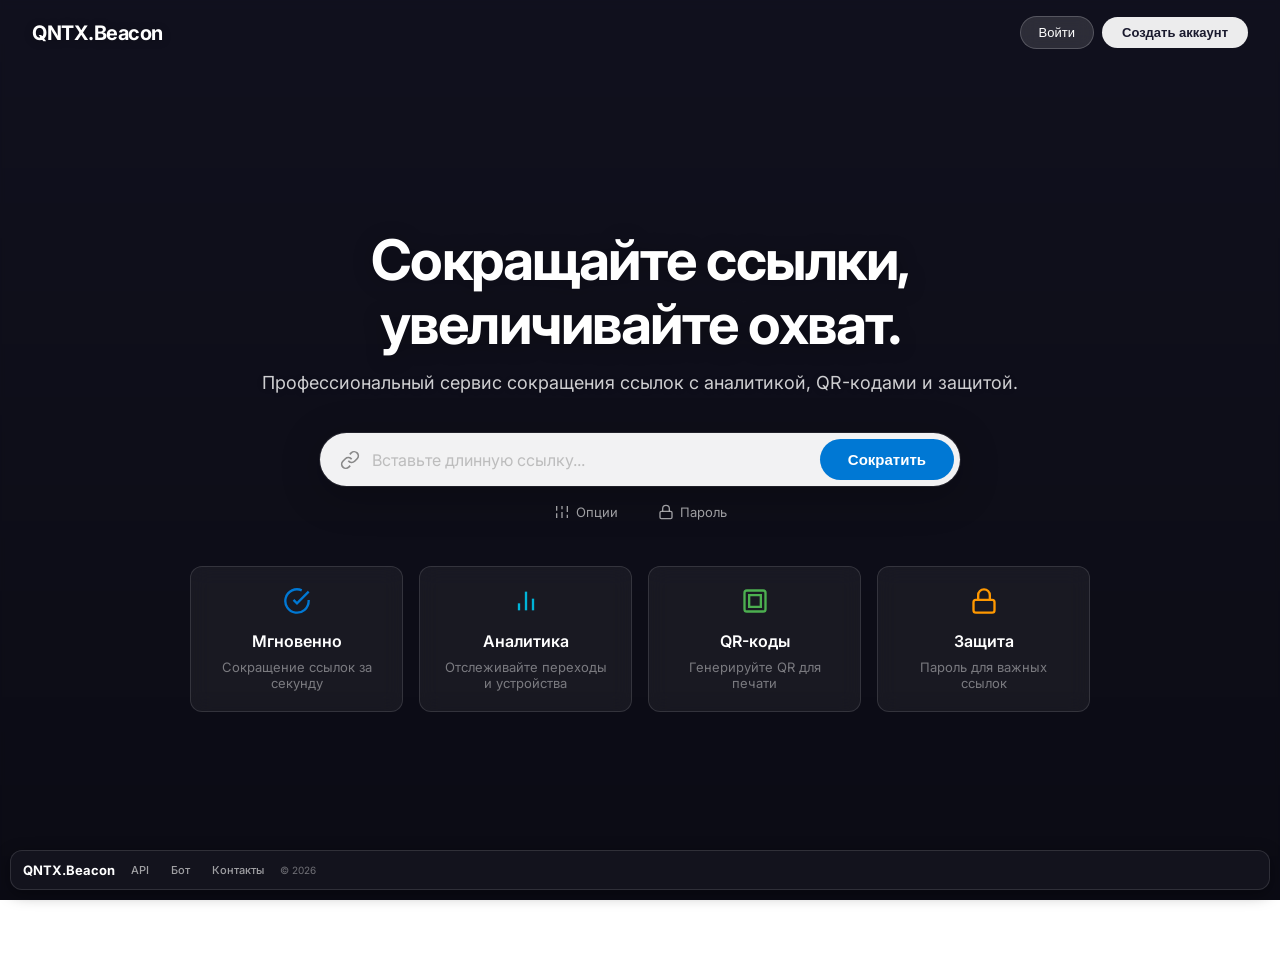
==== static/index.html @ f7b3dc13 "Beacon v3.1 - URL Shortener SaaS - FastAPI backend with auth, links, payments, admin - Referral syst" ====
<!DOCTYPE html>
<html lang="ru">
<head>
    <meta charset="UTF-8">
    <meta name="viewport" content="width=device-width, initial-scale=1.0, viewport-fit=cover">
    <meta name="theme-color" content="#1a1a2e">
    <title>QNTX.Beacon — Сокращайте ссылки</title>
    <link rel="preconnect" href="https://fonts.googleapis.com">
    <link rel="dns-prefetch" href="https://fonts.gstatic.com">
    <link rel="preload" href="https://fonts.googleapis.com/css2?family=Inter:wght@400;500;600;700&display=swap" as="style">
    <link href="https://fonts.googleapis.com/css2?family=Inter:wght@400;500;600;700&display=swap" rel="stylesheet">
    <link rel="stylesheet" href="/static/style.css?v=46">
    <link rel="icon" type="image/svg+xml" href="data:image/svg+xml,<svg xmlns='http://www.w3.org/2000/svg' viewBox='0 0 100 100'><text y='.9em' font-size='90'>🔗</text></svg>">
    <script src="/static/chart.min.js?v=46"></script>
</head>
<body>
    <div class="bg-image"></div>
    <div class="bg-overlay"></div>

    <!-- Top Bar -->
    <header class="topbar">
        <span class="brand" id="brand-logo">QNTX.Beacon</span>
        <div class="topbar-right" id="topbar-right">
            <button class="btn-ghost" id="my-links-btn" style="display:none;">Мои ссылки</button>
            <button class="btn-ghost" id="dashboard-tab-btn" style="display:none;">Админка</button>
            <button class="btn-ghost" id="btn-show-login">Войти</button>
            <button class="btn-light" id="btn-show-register">Создать аккаунт</button>
            <div id="topbar-user" class="topbar-user" style="display:none;">
                <span class="topbar-username" id="topbar-username"></span>
                <button class="btn-ghost" id="btn-logout">Выйти</button>
            </div>
        </div>
    </header>

    <!-- Hero -->
    <main class="hero" id="hero-section">
        <h1 class="hero-title">Сокращайте ссылки,<br>увеличивайте охват.</h1>
        <p class="hero-subtitle">Профессиональный сервис сокращения ссылок с аналитикой, QR-кодами и защитой.</p>

        <div class="search-box">
            <form id="main-shorten-form" class="search-form">
                <svg class="search-icon" viewBox="0 0 24 24" fill="none" stroke="currentColor" stroke-width="2">
                    <path d="M10 13a5 5 0 0 0 7.54.54l3-3a5 5 0 0 0-7.07-7.07l-1.72 1.71"/>
                    <path d="M14 11a5 5 0 0 0-7.54-.54l-3 3a5 5 0 0 0 7.07 7.07l1.71-1.71"/>
                </svg>
                <input type="url" id="hero-url" placeholder="Вставьте длинную ссылку..." required autocomplete="off">
                <button type="submit" class="btn-shorten" id="btn-shorten">Сократить</button>
            </form>
            <div class="options-row">
                <button type="button" class="btn-options-toggle" onclick="toggleOptions()">
                    <svg viewBox="0 0 24 24" fill="none" stroke="currentColor" stroke-width="2" width="16" height="16"><line x1="4" y1="21" x2="4" y2="14"/><line x1="4" y1="10" x2="4" y2="3"/><line x1="12" y1="21" x2="12" y2="12"/><line x1="12" y1="8" x2="12" y2="3"/><line x1="20" y1="21" x2="20" y2="16"/><line x1="20" y1="12" x2="20" y2="3"/></svg>
                    <span>Опции</span>
                </button>
                <button type="button" class="btn-options-toggle" onclick="togglePassword('hero')">
                    <svg viewBox="0 0 24 24" fill="none" stroke="currentColor" stroke-width="2" width="16" height="16"><rect x="3" y="11" width="18" height="11" rx="2" ry="2"/><path d="M7 11V7a5 5 0 0 1 10 0v4"/></svg>
                    <span>Пароль</span>
                </button>
            </div>
            <div class="search-options" id="search-options" style="display:none;">
                <input type="text" id="hero-slug" placeholder="Алиас" class="input-small">
                <input type="text" id="hero-title" placeholder="Название" class="input-small">
                <input type="text" id="utm-source" placeholder="UTM Source" class="input-small">
                <input type="text" id="utm-medium" placeholder="UTM Medium" class="input-small">
                <input type="text" id="utm-campaign" placeholder="UTM Campaign" class="input-small">
                <button type="button" class="btn-options-toggle" onclick="toggleGeoOptions()" style="margin-top:8px;">
                    <svg viewBox="0 0 24 24" fill="none" stroke="currentColor" stroke-width="2" width="16" height="16"><circle cx="12" cy="12" r="10"/><line x1="2" y1="12" x2="22" y2="12"/></svg>
                    <span>Гео-таргетинг</span>
                </button>
            </div>
            <div class="search-options" id="geo-options" style="display:none;">
                <div style="grid-column:1/-1;font-size:12px;color:rgba(255,255,255,0.6);margin-bottom:4px;">Гео-таргетинг (код страны → URL)</div>
                <input type="text" id="geo-ru" placeholder="RU: https://ru.site.com" class="input-small">
                <input type="text" id="geo-us" placeholder="US: https://us.site.com" class="input-small">
                <input type="text" id="geo-eu" placeholder="EU: https://eu.site.com" class="input-small">
                <button type="button" class="btn-options-toggle" onclick="toggleABOptions()" style="margin-top:8px;">
                    <svg viewBox="0 0 24 24" fill="none" stroke="currentColor" stroke-width="2" width="16" height="16"><path d="M16 1h4v4"/><path d="M8 1H4v4"/><path d="M16 23h4v-4"/><path d="M8 23H4v-4"/><path d="M1 16v4h4"/><path d="M1 8v4h4"/><path d="M23 16v4h-4"/><path d="M23 8v4h-4"/></svg>
                    <span>A/B тестирование</span>
                </button>
            </div>
            <div class="search-options" id="ab-options" style="display:none;">
                <div style="grid-column:1/-1;font-size:12px;color:rgba(255,255,255,0.6);margin-bottom:4px;">A/B тест (добавь URL для случайного выбора)</div>
                <input type="text" id="ab-url-1" placeholder="URL вариант A" class="input-small">
                <input type="text" id="ab-url-2" placeholder="URL вариант B" class="input-small">
                <input type="text" id="ab-url-3" placeholder="URL вариант C" class="input-small">
            </div>
            <div class="search-options" id="hero-password-row" style="display:none;">
                <input type="password" id="hero-password" placeholder="Пароль для ссылки" class="input-small">
            </div>
        </div>

        <div class="result-card" id="result-card" style="display:none;">
            <div class="result-label">Ваша короткая ссылка</div>
            <div class="result-row">
                <a href="#" id="result-link" class="result-link" target="_blank"></a>
                <button class="btn-copy" onclick="copyResult()">
                    <svg viewBox="0 0 24 24" fill="none" stroke="currentColor" stroke-width="2" width="18" height="18"><rect x="9" y="9" width="13" height="13" rx="2" ry="2"/><path d="M5 15H4a2 2 0 0 1-2-2V4a2 2 0 0 1 2-2h9a2 2 0 0 1 2 2v1"/></svg>
                    Копировать
                </button>
            </div>
            <img id="result-qr" class="result-qr" style="display:none;" alt="QR Code">
        </div>

        <!-- Features -->
        <div class="features-grid">
            <div class="feature-card">
                <svg viewBox="0 0 24 24" fill="none" stroke="#0078d4" stroke-width="2" width="28" height="28"><path d="M22 11.08V12a10 10 0 1 1-5.93-9.14"/><polyline points="22 4 12 14.01 9 11.01"/></svg>
                <h3>Мгновенно</h3>
                <p>Сокращение ссылок за секунду</p>
            </div>
            <div class="feature-card">
                <svg viewBox="0 0 24 24" fill="none" stroke="#00b4d8" stroke-width="2" width="28" height="28"><line x1="18" y1="20" x2="18" y2="10"/><line x1="12" y1="20" x2="12" y2="4"/><line x1="6" y1="20" x2="6" y2="14"/></svg>
                <h3>Аналитика</h3>
                <p>Отслеживайте переходы и устройства</p>
            </div>
            <div class="feature-card">
                <svg viewBox="0 0 24 24" fill="none" stroke="#4caf50" stroke-width="2" width="28" height="28"><rect x="3" y="3" width="18" height="18" rx="2"/><path d="M7 7h10v10H7z"/></svg>
                <h3>QR-коды</h3>
                <p>Генерируйте QR для печати</p>
            </div>
            <div class="feature-card">
                <svg viewBox="0 0 24 24" fill="none" stroke="#ff9800" stroke-width="2" width="28" height="28"><rect x="3" y="11" width="18" height="11" rx="2"/><path d="M7 11V7a5 5 0 0 1 10 0v4"/></svg>
                <h3>Защита</h3>
                <p>Пароль для важных ссылок</p>
            </div>
        </div>
    </main>
    </main>

    <!-- Auth Modal -->
    <div class="modal-overlay" id="auth-modal" style="display:none;">
        <div class="modal-card">
            <button class="modal-close" onclick="hideAuth()">&times;</button>
            <div id="login-view">
                <div class="modal-logo">QNTX.Beacon</div>
                <h2 class="modal-title">Вход</h2>
                <form id="login-form">
                    <div class="form-field">
                        <label>Email</label>
                        <input type="email" id="login-email" placeholder="you@example.com" required autocomplete="email">
                    </div>
                    <div class="form-field">
                        <label>Пароль</label>
                        <input type="password" id="login-password" placeholder="Ваш пароль" required autocomplete="current-password">
                    </div>
                    <div class="form-error" id="login-error" style="display:none;"></div>
                    <button type="submit" class="btn-primary">Войти</button>
                </form>
                <p class="modal-switch">Нет аккаунта? <a href="#" onclick="showAuth('register'); return false;">Создать</a></p>
                <p class="modal-switch" style="margin-top:8px"><a href="#" onclick="showAuth('forgot'); return false;">Забыли пароль?</a></p>
            </div>

            <div id="register-view" style="display:none;">
                <div class="modal-logo">QNTX.Beacon</div>
                <h2 class="modal-title">Создать аккаунт</h2>
                <form id="register-form">
                    <div class="form-field">
                        <label>Имя пользователя</label>
                        <input type="text" id="register-username" placeholder="johndoe" required minlength="3" maxlength="50" autocomplete="username">
                        <div class="field-hint">3-50 символов, только буквы, цифры, дефис и подчёркивание</div>
                    </div>
                    <div class="form-field">
                        <label>Email</label>
                        <input type="email" id="register-email" placeholder="you@example.com" required autocomplete="email">
                    </div>
                    <div class="form-field">
                        <label>Пароль</label>
                        <input type="password" id="register-password" placeholder="Надёжный пароль" required minlength="8" autocomplete="new-password">
                        <div class="field-hint">Минимум 8 символов, заглавная буква и цифра</div>
                        <div class="password-strength"><div class="password-strength-bar" id="password-strength-bar"></div></div>
                        <div class="password-strength-text" id="password-strength-text"></div>
                    </div>
                    <div class="form-field">
                        <label>Подтвердите пароль</label>
                        <input type="password" id="register-confirm-password" placeholder="Повторите пароль" required autocomplete="new-password">
                    </div>
                    <div class="form-field captcha-field">
                        <label>Подтвердите, что вы человек</label>
                        <div class="captcha-container">
                            <div class="captcha-box">
                                <div class="captcha-code" id="captcha-code"></div>
                                <button type="button" class="captcha-refresh" onclick="refreshCaptcha()" title="Обновить">
                                    <svg viewBox="0 0 24 24" fill="none" stroke="currentColor" stroke-width="2" width="16" height="16"><path d="M23 4v6h-6M1 20v-6h6"/><path d="M3.51 9a9 9 0 0 1 14.85-3.36L23 10M1 14l4.64 4.36A9 9 0 0 0 20.49 15"/></svg>
                                </button>
                            </div>
                            <input type="text" id="captcha-input" placeholder="Введите код" autocomplete="off" required>
                        </div>
                    </div>
                    <div class="form-field">
                        <label>Код приглашения (необязательно)</label>
                        <input type="text" id="register-referral-code" placeholder="Введите код" autocomplete="off">
                    </div>
                    <div class="form-error" id="register-error" style="display:none;"></div>
                    <button type="submit" class="btn-primary" id="register-btn">
                        <span class="btn-text">Создать аккаунт</span>
                        <span class="btn-spinner" style="display:none;"></span>
                    </button>
                </form>
                <p class="modal-switch">Уже есть аккаунт? <a href="#" onclick="showAuth('login'); return false;">Войти</a></p>
            </div>

            <div id="forgot-view" style="display:none;">
                <div class="modal-logo">QNTX.Beacon</div>
                <h2 class="modal-title">Сброс пароля</h2>
                <form id="forgot-form">
                    <div class="form-field">
                        <label>Email</label>
                        <input type="email" id="forgot-email" placeholder="you@example.com" required autocomplete="email">
                    </div>
                    <button type="submit" class="btn-primary">Отправить ссылку</button>
                </form>
                <p class="modal-switch"><a href="#" onclick="showAuth('login'); return false;">Вернуться к входу</a></p>
            </div>

            <div id="register-success-view" style="display:none;">
                <div class="modal-logo">QNTX.Beacon</div>
                <div class="success-icon">
                    <svg viewBox="0 0 24 24" fill="none" stroke="#0078d4" stroke-width="2" width="48" height="48"><path d="M22 11.08V12a10 10 0 1 1-5.93-9.14"/><polyline points="22 4 12 14.01 9 11.01"/></svg>
                </div>
                <h2 class="modal-title">Проверьте почту</h2>
                <p class="modal-desc">Мы отправили ссылку для подтверждения на <strong id="reg-success-email"></strong><br>Перейдите по ссылке, чтобы активировать аккаунт.</p>
                <button class="btn-primary" onclick="hideAuth(); showAuth('login');">Войти</button>
                <p class="modal-switch" style="margin-top:16px;">Не пришло письмо? <a href="#" onclick="resendVerificationFromSuccess(); return false;">Отправить повторно</a></p>
            </div>

            <div id="forgot-success-view" style="display:none;">
                <div class="modal-logo">QNTX.Beacon</div>
                <div class="success-icon">
                    <svg viewBox="0 0 24 24" fill="none" stroke="#0078d4" stroke-width="2" width="48" height="48"><path d="M22 11.08V12a10 10 0 1 1-5.93-9.14"/><polyline points="22 4 12 14.01 9 11.01"/></svg>
                </div>
                <h2 class="modal-title">Проверьте почту</h2>
                <p class="modal-desc">Если аккаунт существует, мы отправили ссылку для сброса пароля.</p>
                <button class="btn-primary" onclick="showAuth('login')">Вернуться к входу</button>
            </div>
        </div>
    </div>

    <!-- Verification Required Modal -->
    <div id="verification-required-modal" class="modal-overlay" style="display:none;">
        <div class="modal-card modal-narrow">
            <div class="modal-logo">QNTX.Beacon</div>
            <div class="warning-icon">
                <svg viewBox="0 0 24 24" fill="none" stroke="#ff9800" stroke-width="2" width="48" height="48"><circle cx="12" cy="12" r="10"/><line x1="12" y1="8" x2="12" y2="12"/><line x1="12" y1="16" x2="12.01" y2="16"/></svg>
            </div>
            <h2 class="modal-title">Подтвердите email</h2>
            <p class="modal-desc">Проверьте почту <strong id="verification-email"></strong><br>Перейдите по ссылке в письме.</p>
            <button class="btn-primary" onclick="resendVerificationFromModal()">Отправить письмо повторно</button>
            <button class="btn-ghost-modal" onclick="hideVerificationRequired()">Закрыть</button>
        </div>
    </div>

    <!-- Dashboard -->
    <div class="dashboard" id="dashboard" style="display:none;">
        <div class="dash-tabs">
            <button class="dash-tab active" data-tab="links">Ссылки</button>
            <button class="dash-tab" data-tab="folders">Папки</button>
            <button class="dash-tab" data-tab="bulk">Bulk</button>
            <button class="dash-tab" data-tab="export">Экспорт</button>
            <button class="dash-tab" data-tab="plans">Тарифы</button>
            <button class="dash-tab" data-tab="account">Настройки</button>
            <button class="dash-tab" data-tab="admin" id="admin-tab" style="display:none;">Админка</button>
        </div>

        <!-- Links Tab -->
        <div class="dash-panel" id="tab-links">
            <div class="dash-create">
                <form id="dash-shorten-form" class="search-form dash-search-form">
                    <svg class="search-icon" viewBox="0 0 24 24" fill="none" stroke="currentColor" stroke-width="2"><path d="M10 13a5 5 0 0 0 7.54.54l3-3a5 5 0 0 0-7.07-7.07l-1.72 1.71"/><path d="M14 11a5 5 0 0 0-7.54-.54l-3 3a5 5 0 0 0 7.07 7.07l1.71-1.71"/></svg>
                    <input type="url" id="dash-url" placeholder="Вставьте длинную ссылку..." required autocomplete="off">
                    <button type="submit" class="btn-shorten" id="btn-dash-shorten">Сократить</button>
                </form>
                <div class="options-row">
                    <button type="button" class="btn-options-toggle" onclick="toggleDashOptions()">
                        <svg viewBox="0 0 24 24" fill="none" stroke="currentColor" stroke-width="2" width="16" height="16"><line x1="4" y1="21" x2="4" y2="14"/><line x1="4" y1="10" x2="4" y2="3"/><line x1="12" y1="21" x2="12" y2="12"/><line x1="12" y1="8" x2="12" y2="3"/><line x1="20" y1="21" x2="20" y2="16"/><line x1="20" y1="12" x2="20" y2="3"/></svg>
                        <span>Опции</span>
                    </button>
                    <button type="button" class="btn-options-toggle" onclick="togglePassword('dash')">
                        <svg viewBox="0 0 24 24" fill="none" stroke="currentColor" stroke-width="2" width="16" height="16"><rect x="3" y="11" width="18" height="11" rx="2" ry="2"/><path d="M7 11V7a5 5 0 0 1 10 0v4"/></svg>
                        <span>Пароль</span>
                    </button>
                </div>
                <div class="dash-options" id="dash-options" style="display:none;">
                    <input type="text" id="dash-slug" placeholder="Пользовательский алиас" class="input-small">
                    <input type="text" id="dash-title" placeholder="Название" class="input-small">
                    <select id="dash-folder-id" class="input-small">
                        <option value="">Без папки</option>
                    </select>
                </div>
                <div class="dash-options" id="dash-password-row" style="display:none;">
                    <input type="password" id="dash-password" placeholder="Пароль для ссылки" class="input-small">
                </div>
                <div class="result-card dash-result" id="dash-result" style="display:none;">
                    <div class="result-label">Ваша короткая ссылка</div>
                    <div class="result-row">
                        <a href="#" id="dash-result-link" class="result-link" target="_blank"></a>
                        <button class="btn-copy" type="button" onclick="copyDashResult()">
                            <svg viewBox="0 0 24 24" fill="none" stroke="currentColor" stroke-width="2" width="18" height="18"><rect x="9" y="9" width="13" height="13" rx="2" ry="2"/><path d="M5 15H4a2 2 0 0 1-2-2V4a2 2 0 0 1 2-2h9a2 2 0 0 1 2 2v1"/></svg>
                            Копировать
                        </button>
                    </div>
                    <img id="dash-result-qr" class="result-qr" style="display:none;" alt="QR Code">
                </div>
            </div>

            <div class="dash-header">
                <h2>Ваши ссылки</h2>
                <div class="dash-search">
                    <svg viewBox="0 0 24 24" fill="none" stroke="currentColor" stroke-width="2" width="18" height="18"><circle cx="11" cy="11" r="8"/><line x1="21" y1="21" x2="16.65" y2="16.65"/></svg>
                    <input type="text" id="search-links" placeholder="Поиск...">
                </div>
            </div>
            <div class="links-grid" id="links-grid">
                <div class="links-empty" id="links-empty">
                    <svg viewBox="0 0 24 24" fill="none" stroke="currentColor" stroke-width="1.5" width="48" height="48"><path d="M10 13a5 5 0 0 0 7.54.54l3-3a5 5 0 0 0-7.07-7.07l-1.72 1.71"/><path d="M14 11a5 5 0 0 0-7.54-.54l-3 3a5 5 0 0 0 7.07 7.07l1.71-1.71"/></svg>
                    <p>Пока нет ссылок. Создайте свою первую ссылку выше!</p>
                </div>
            </div>
        </div>

        <!-- Plans Tab -->
        <!-- Export Tab -->
        <div class="dash-panel" id="tab-export" style="display:none;">
            <h2>Экспорт / Импорт</h2>
            <div class="export-section">
                <h3>Экспорт ссылок</h3>
                <p class="dash-desc">Скачать все ваши ссылки в файле</p>
                <div class="export-btns">
                    <button class="btn-primary" id="btn-export-csv">CSV</button>
                    <button class="btn-primary" id="btn-export-json">JSON</button>
                </div>
            </div>
            <div class="export-section">
                <h3>Импорт ссылок</h3>
                <p class="dash-desc">Загрузить ссылки из файла</p>
                <input type="file" id="import-file" accept=".csv,.json" class="input-small">
                <button class="btn-primary" id="btn-import">Импортировать</button>
                <div class="import-result" id="import-result" style="display:none;"></div>
            </div>
        </div>

        <!-- Folders Tab -->
        <div class="dash-panel" id="tab-folders" style="display:none;">
            <h2>Папки</h2>
            <div class="folder-create">
                <input type="text" id="new-folder-name" placeholder="Название папки" class="input-small">
                <input type="color" id="new-folder-color" value="#0078d4" style="width:40px;height:40px;border:none;cursor:pointer;">
                <button class="btn-primary" id="btn-create-folder">Создать</button>
            </div>
            <div class="folders-grid" id="folders-grid"></div>
        </div>

        <!-- Bulk Tab -->
        <div class="dash-panel" id="tab-bulk" style="display:none;">
            <h2>Bulk создание</h2>
            <p class="dash-desc">Создайте несколько ссылок за раз (по одной на строку)</p>
            <textarea id="bulk-urls" placeholder="https://site1.com&#10;https://site2.com&#10;https://site3.com" class="bulk-textarea"></textarea>
            <div class="bulk-options">
                <label>Папка:</label>
                <select id="bulk-folder-id" class="input-small">
                    <option value="">Без папки</option>
                </select>
            </div>
            <button class="btn-primary" id="btn-bulk-create">Создать все</button>
            <div class="bulk-results" id="bulk-results" style="display:none;">
                <h3>Созданные ссылки:</h3>
                <div class="bulk-links" id="bulk-links"></div>
            </div>
        </div>

        <!-- Account Tab -->
        <div class="dash-panel" id="tab-account" style="display:none;">
            <h2>Настройки аккаунта</h2>
            <div class="account-section">
                <h3>Профиль</h3>
                <div class="form-field">
                    <label>Имя пользователя</label>
                    <input type="text" id="account-username" class="input-small" readonly>
                </div>
                <div class="form-field">
                    <label>Email</label>
                    <input type="email" id="account-email" class="input-small" readonly>
                    <button class="btn-primary" id="btn-change-email" style="margin-top:8px;width:auto;padding:8px 16px;font-size:13px;">Изменить email</button>
                </div>
            </div>
            <div class="account-section">
                <h3>Активировать промокод</h3>
                <div class="form-field">
                    <label>Введите промокод</label>
                    <div style="display:flex;gap:8px;">
                        <input type="text" id="promocode-input" placeholder="PROMOCODE" class="input-small" style="flex:1;">
                        <button class="btn-primary" id="btn-redeem-promo" style="width:auto;">Активировать</button>
                    </div>
                    <div id="promocode-result" style="margin-top:8px;display:none;"></div>
                </div>
            </div>
            <div class="account-section">
                <h3>Удалить аккаунт</h3>
                <p class="dash-desc" style="color:#f55;">Внимание! Это действие необратимо.</p>
                <button class="btn-danger" id="btn-delete-account">Удалить аккаунт</button>
            </div>
            <div class="account-section">
                <h3>Сменить пароль</h3>
                <div class="form-field">
                    <label>Текущий пароль</label>
                    <input type="password" id="old-password" class="input-small">
                </div>
                <div class="form-field">
                    <label>Новый пароль</label>
                    <input type="password" id="new-password" class="input-small">
                </div>
                <button class="btn-primary" id="btn-change-password">Сменить пароль</button>
            </div>
            <div class="account-section">
                <h3>API ключ</h3>
                <div class="api-key-row">
                    <input type="text" id="api-key" class="input-small" readonly>
                    <button class="btn-ghost" id="btn-copy-api-key">Копировать</button>
                </div>
                <button class="btn-ghost" id="btn-regenerate-api-key">Пересоздать</button>
            </div>
        </div>

        <div class="dash-panel" id="tab-plans" style="display:none;">
            <div class="plans-header">
                <h2>Тарифные планы</h2>
                <p class="plans-subtitle">Выберите подходящий тариф для ваших задач</p>
                <div class="current-plan-info" id="current-plan-info"></div>
            </div>
            <div class="plans-grid" id="plans-grid"></div>
            <div class="payment-history" id="payment-history" style="display:none;">
                <h3>История платежей</h3>
                <div class="payments-list" id="payments-list"></div>
            </div>
            <div class="promocode-section" style="background:rgba(255,255,255,0.05);border-radius:12px;padding:20px;margin-top:20px;">
                <h3>Активировать промокод</h3>
                <p class="dash-desc">Введите промокод для активации тарифа</p>
                <div style="display:flex;gap:8px;margin-top:12px;">
                    <input type="text" id="promocode-input" placeholder="PROMOCODE" class="input-small" style="flex:1;max-width:300px;">
                    <button class="btn-primary" id="btn-redeem-promo-tab">Активировать</button>
                </div>
                <div id="promocode-result" style="margin-top:12px;display:none;"></div>
            </div>
            <div class="referral-section">
                <h3>Партнёрская программа</h3>
                <p class="referral-desc">Приглашайте друзей и получайте бонусы!</p>
                <div class="referral-box">
                    <div class="referral-label">Ваша реферальная ссылка:</div>
                    <div class="referral-link-row">
                        <input type="text" id="referral-link" readonly class="referral-link-input">
                        <button class="btn-copy" id="btn-copy-referral">Копировать</button>
                    </div>
                    <div class="referral-stats">
                        <div class="referral-stat"><span class="referral-stat-num" id="referral-count">0</span><span class="referral-stat-label">приглашено</span></div>
                        <div class="referral-stat"><span class="referral-stat-num" id="referral-bonus">0</span><span class="referral-stat-label">бонусов</span></div>
                        <div class="referral-stat"><span class="referral-stat-num" id="referral-pending">0</span><span class="referral-stat-label">ожидают</span></div>
                    </div>
                </div>
                <button class="btn-ghost" onclick="loadReferralDetails()" style="margin-top:16px;">Показать рефералов</button>
                <div id="referral-details" style="display:none;margin-top:16px;">
                    <div class="admin-table-wrap">
                        <table class="admin-table">
                            <thead><tr><th>Пользователь</th><th>Email</th><th>Тариф</th><th>Дата регистрации</th></tr></thead>
                            <tbody id="referral-users-body"></tbody>
                        </table>
                    </div>
                </div>
            </div>
        </div>

        <!-- Admin Tab -->
        <div class="dash-panel" id="tab-admin" style="display:none;">
            <div class="admin-header"><h2>Панель администратора</h2></div>
            <div class="admin-stats" id="admin-stats"></div>
            <div class="admin-section">
                <div class="admin-section-header">
                    <h3>Пользователи</h3>
                    <div class="admin-filters">
                        <input type="text" id="admin-search-users" placeholder="Поиск..." class="input-small">
                        <select id="admin-filter-plan" class="input-small">
                            <option value="">Все тарифы</option>
                            <option value="free">Free</option>
                            <option value="pro">Pro</option>
                            <option value="business">Business</option>
                        </select>
                    </div>
                </div>
                <div class="admin-table-wrap">
                    <table class="admin-table">
                        <thead><tr><th>ID</th><th>Пользователь</th><th>Email</th><th>Тариф</th><th>Ссылки</th><th>Рефералы</th><th>Статус</th><th>Действия</th></tr></thead>
                        <tbody id="admin-users-body"></tbody>
                    </table>
                </div>
                <div class="admin-pagination" id="admin-users-pagination"></div>
            </div>
            <div class="admin-section">
                <h3>Платежи</h3>
                <div class="admin-table-wrap">
                    <table class="admin-table">
                        <thead><tr><th>ID</th><th>Пользователь</th><th>Провайдер</th><th>Тариф</th><th>Сумма</th><th>Статус</th><th>Дата</th></tr></thead>
                        <tbody id="admin-payments-body"></tbody>
                    </table>
                </div>
            </div>
            <div class="admin-section">
                <div class="admin-section-header">
                    <h3>Модерация ссылок</h3>
                    <div class="admin-filters">
                        <select id="admin-filter-mod" class="input-small">
                            <option value="">Все</option>
                            <option value="flagged">Подозрительные</option>
                            <option value="banned">Заблокированные</option>
                            <option value="malware">Malware</option>
                            <option value="phishing">Phishing</option>
                            <option value="blacklisted">Чёрный список</option>
                            <option value="ok">Безопасные</option>
                        </select>
                    </div>
                </div>
                <div class="admin-table-wrap">
                    <table class="admin-table">
                        <thead><tr><th>ID</th><th>Slug</th><th>URL</th><th>Статус</th><th>Причина</th><th>Пользователь</th><th>Действия</th></tr></thead>
                        <tbody id="admin-mod-body"></tbody>
                    </table>
                </div>
                <div class="admin-pagination" id="admin-mod-pagination"></div>
            </div>
            <div class="admin-section">
                <h3>Реклама при переходе (Free тариф)</h3>
                <div class="ad-settings-form" id="ad-settings-form">
                    <div class="form-field-inline">
                        <label>Включена</label>
                        <label class="toggle"><input type="checkbox" id="ad-enabled"><span class="toggle-slider"></span></label>
                    </div>
                    <div class="form-field-inline">
                        <label>Задержка (сек)</label>
                        <input type="number" id="ad-delay" class="input-small" min="1" max="30" value="5" style="width:80px">
                    </div>
                    <div class="form-field-inline">
                        <label>Заголовок</label>
                        <input type="text" id="ad-title" class="input-small" placeholder="Подождите..." style="flex:1">
                    </div>
                    <div class="form-field-inline">
                        <label>Кнопка</label>
                        <input type="text" id="ad-skip-text" class="input-small" placeholder="Перейти к ссылке" style="flex:1">
                    </div>
                    <div class="form-field-inline">
                        <label>Освобождённые тарифы</label>
                        <input type="text" id="ad-exempt" class="input-small" placeholder="pro,business" style="flex:1">
                    </div>
                    <div class="form-field-full">
                        <label>HTML рекламного блока (iframe Яндекс.Рекламы и т.д.)</label>
                        <textarea id="ad-html" class="input-textarea" rows="4" placeholder='<iframe src="..." width="300" height="250"></iframe>'></textarea>
                    </div>
                    <div class="ad-preview-box">
                        <label>Предпросмотр</label>
                        <button class="btn-ghost" id="btn-preview-ad" style="margin-left:8px;">Открыть в новом окне</button>
                    </div>
                    <button class="btn-primary" onclick="saveAdSettings()" style="max-width:200px">Сохранить</button>
                </div>
            </div>
            <div class="admin-section">
                <h3>Системные настройки</h3>
                <button class="btn-primary" onclick="loadSystemSettings()" style="max-width:200px;margin-bottom:16px;">Загрузить настройки</button>
                <div class="system-settings" id="system-settings" style="display:none;">
                    <div class="settings-grid" id="settings-grid"></div>
                    <button class="btn-primary" onclick="saveSystemSettings()" style="max-width:200px;margin-top:16px;">Сохранить изменения</button>
                </div>
            </div>
            <div class="admin-section">
                <div class="admin-section-header">
                    <h3>Промокоды</h3>
                    <button class="btn-primary" onclick="showCreatePromocode()" style="max-width:180px;margin-bottom:16px;">Создать промокод</button>
                </div>
                <div class="admin-table-wrap">
                    <table class="admin-table">
                        <thead><tr><th>Код</th><th>Тариф</th><th>Дней</th><th>Использовано</th><th>Лимит</th><th>Статус</th><th>Действия</th></tr></thead>
                        <tbody id="admin-promo-body"></tbody>
                    </table>
                </div>
            </div>
            <div class="admin-section">
                <h3>Очистка системы</h3>
                <p class="dash-desc">Удалить просроченные ссылки и старые данные переходов (старше 90 дней)</p>
                <button class="btn-primary" onclick="runCleanup()" style="max-width:200px;">Запустить очистку</button>
                <div id="cleanup-result" style="margin-top:12px;display:none;"></div>
            </div>
        </div>
    </div>

    <!-- Stats Modal -->
    <div class="modal-overlay" id="stats-modal" style="display:none;">
        <div class="modal-card modal-wide">
            <button class="modal-close" onclick="hideStats()">&times;</button>
            <h2 class="modal-title" id="stats-title">Статистика ссылки</h2>
            <div class="stats-charts">
                <canvas id="clicks-chart" width="400" height="200"></canvas>
            </div>
            <div class="stats-grid" id="stats-grid"></div>
        </div>
    </div>

    <!-- QR Modal -->
    <div class="modal-overlay" id="qr-modal" style="display:none;">
        <div class="modal-card modal-narrow" style="text-align:center;">
            <button class="modal-close" onclick="hideQr()">&times;</button>
            <h2 class="modal-title" id="qr-modal-title">QR Код</h2>
            <img id="qr-modal-img" class="qr-modal-img" alt="QR Code">
            <div class="qr-design-section" id="qr-design" style="display:none;margin-top:16px;text-align:left;">
                <div class="form-field">
                    <label style="color:#555;font-size:13px;">Цвет QR-кода</label>
                    <input type="color" id="qr-fill-color" value="#000000" style="width:60px;height:40px;border:none;cursor:pointer;">
                </div>
                <div class="form-field">
                    <label style="color:#555;font-size:13px;">Фон</label>
                    <input type="color" id="qr-back-color" value="#ffffff" style="width:60px;height:40px;border:none;cursor:pointer;">
                </div>
                <button class="btn-light" onclick="updateQRCustom()" style="margin-top:8px;">Применить</button>
            </div>
            <div style="margin-top:16px;">
                <a class="btn-ghost-modal" onclick="document.getElementById('qr-design').style.display=document.getElementById('qr-design').style.display==='none'?'grid':'none'">🎨 Настроить дизайн</a>
            </div>
            <p class="qr-modal-url" id="qr-modal-url"></p>
            <a id="qr-modal-download" class="btn-primary" download="qr-code.png" style="display:inline-block;text-decoration:none;margin-top:16px;">Скачать PNG</a>
        </div>
    </div>

    <!-- Verify Page -->
    <div class="verify-page" id="verify-page" style="display:none;">
        <div class="verify-card">
            <div class="verify-spinner" id="verify-spinner"></div>
            <div class="verify-status" id="verify-status">
                <h2 id="verify-title">Подтверждение email...</h2>
                <p id="verify-message"></p>
            </div>
            <div id="verify-actions" style="display:none;">
                <button class="btn-primary" id="verify-btn">Войти</button>
                <button class="btn-ghost" id="verify-resend-btn" onclick="resendVerificationFromUrl()" style="margin-top:12px;">Отправить письмо повторно</button>
            </div>
        </div>
    </div>

    <script src="/static/app.js?v=51"></script>
    
    <!-- Footer Dock -->
    <footer class="site-footer">
        <div class="footer-content">
            <div class="footer-brand">QNTX.Beacon</div>
            <div class="footer-links">
                <a href="/api-docs" target="_blank">API</a>
                <a href="https://t.me/qntxru_bot" target="_blank">Бот</a>
                <a href="mailto:qntx-info@list.ru">Контакты</a>
            </div>
            <div class="footer-copy">&copy; 2026</div>
        </div>
    </footer>
</body>
</html>
---- static/style.css ----
/* ===== RESET ===== */
*, *::before, *::after { margin: 0; padding: 0; box-sizing: border-box; }
html { scroll-behavior: smooth; }
html, body { height: 100%; font-family: 'Inter', -apple-system, BlinkMacSystemFont, sans-serif; color: #fff; overflow-x: hidden; -webkit-font-smoothing: antialiased; }
input::placeholder, textarea::placeholder { opacity: 0.6; }

/* ===== SCROLLBAR ===== */
::-webkit-scrollbar { width: 8px; height: 8px; }
::-webkit-scrollbar-track { background: rgba(255,255,255,0.1); border-radius: 4px; }
::-webkit-scrollbar-thumb { background: rgba(255,255,255,0.3); border-radius: 4px; }
::-webkit-scrollbar-thumb:hover { background: rgba(255,255,255,0.5); }

/* ===== BACKGROUND ===== */
.bg-image { position: fixed; inset: 0; z-index: -2; background: url('https://images.unsplash.com/photo-1707209856577-eeea3627f8bf?q=80&w=1374') center/cover no-repeat; background-color: #1a1a2e; }
.bg-overlay { position: fixed; inset: 0; z-index: -1; background: linear-gradient(180deg, rgba(0,0,0,0.35) 0%, rgba(0,0,0,0.55) 100%); backdrop-filter: blur(2px); }

/* ===== TOP BAR ===== */
.topbar { position: fixed; top: 0; left: 0; right: 0; z-index: 100; display: flex; justify-content: space-between; align-items: center; padding: 16px 32px; }
.brand { font-size: 20px; font-weight: 700; letter-spacing: -0.5px; cursor: pointer; color: #fff; text-shadow: 0 1px 8px rgba(0,0,0,0.3); transition: opacity .2s; }
.brand:hover { opacity: 0.85; }
.topbar-right { display: flex; align-items: center; gap: 8px; }
.topbar-user { display: flex; align-items: center; gap: 8px; }
.topbar-username { font-size: 14px; font-weight: 500; opacity: 0.9; }

/* ===== BUTTONS ===== */
.btn-ghost { background: rgba(255,255,255,0.12); border: 1px solid rgba(255,255,255,0.2); color: #fff; padding: 8px 18px; border-radius: 20px; font-size: 13px; font-weight: 500; cursor: pointer; transition: all .2s; backdrop-filter: blur(8px); }
.btn-ghost:hover { background: rgba(255,255,255,0.22); border-color: rgba(255,255,255,0.35); }
.btn-light { background: rgba(255,255,255,0.92); color: #1a1a2e; border: none; padding: 8px 20px; border-radius: 20px; font-size: 13px; font-weight: 600; cursor: pointer; transition: all .2s; }
.btn-light:hover { background: #fff; transform: translateY(-1px); box-shadow: 0 4px 16px rgba(0,0,0,0.2); }
.btn-primary { width: 100%; padding: 14px; background: #0078d4; color: #fff; border: none; border-radius: 8px; font-size: 15px; font-weight: 600; cursor: pointer; transition: all .2s; margin-top: 8px; }
.btn-primary:hover { background: #006abc; transform: translateY(-1px); box-shadow: 0 6px 20px rgba(0,120,212,0.35); }
.btn-primary:disabled { opacity: 0.7; cursor: not-allowed; transform: none; }
.btn-shorten { background: #0078d4; color: #fff; border: none; padding: 12px 28px; border-radius: 22px; font-size: 15px; font-weight: 600; cursor: pointer; transition: all .2s; white-space: nowrap; flex-shrink: 0; }
.btn-shorten:hover { background: #006abc; box-shadow: 0 4px 16px rgba(0,120,212,0.4); }
.btn-shorten:disabled { opacity: 0.6; cursor: not-allowed; }
.btn-copy { display: inline-flex; align-items: center; gap: 6px; background: rgba(255,255,255,0.15); border: 1px solid rgba(255,255,255,0.2); color: #fff; padding: 10px 18px; border-radius: 10px; font-size: 13px; font-weight: 500; font-family: inherit; cursor: pointer; transition: all .2s; flex-shrink: 0; }
.btn-copy:hover { background: rgba(255,255,255,0.25); }
.btn-icon { width: 36px; height: 36px; display: flex; align-items: center; justify-content: center; background: rgba(255,255,255,0.08); border: 1px solid rgba(255,255,255,0.1); border-radius: 10px; color: rgba(255,255,255,0.7); cursor: pointer; transition: all .2s; flex-shrink: 0; }
.btn-icon:hover { background: rgba(255,255,255,0.18); color: #fff; }
.btn-icon.danger:hover { background: rgba(244,67,54,0.2); border-color: rgba(244,67,54,0.3); color: #f44336; }
.btn-options-toggle { display: inline-flex; align-items: center; gap: 6px; background: none; border: none; color: rgba(255,255,255,0.6); font-size: 13px; font-family: inherit; cursor: pointer; padding: 6px 12px; border-radius: 12px; transition: all .2s; }
.btn-options-toggle:hover { color: #fff; background: rgba(255,255,255,0.1); }
.btn-ghost-modal { background: none; border: none; color: #666; padding: 10px 20px; border-radius: 8px; cursor: pointer; font-size: 14px; transition: all 0.2s; width: 100%; }
.btn-ghost-modal:hover { background: #f5f5f5; }
.btn-spinner { display: inline-block; width: 18px; height: 18px; border: 2px solid rgba(255,255,255,0.3); border-top-color: #fff; border-radius: 50%; animation: spin 0.6s linear infinite; vertical-align: middle; margin-left: 8px; }

/* ===== HERO ===== */
.hero { min-height: 100vh; display: flex; flex-direction: column; align-items: center; justify-content: center; padding: 120px 24px 80px; text-align: center; }
.hero-title { font-size: clamp(32px, 6vw, 56px); font-weight: 700; line-height: 1.15; letter-spacing: -1.5px; margin-bottom: 16px; text-shadow: 0 2px 20px rgba(0,0,0,0.3); }
.hero-subtitle { font-size: clamp(15px, 2vw, 18px); font-weight: 400; opacity: 0.8; margin-bottom: 40px; text-shadow: 0 1px 8px rgba(0,0,0,0.2); }

/* ===== FEATURES ===== */
.features-grid { display: grid; grid-template-columns: repeat(auto-fit, minmax(200px, 1fr)); gap: 20px; max-width: 900px; margin: 60px auto 0; width: 100%; }
.feature-card { background: rgba(255,255,255,0.08); border: 1px solid rgba(255,255,255,0.12); border-radius: 16px; padding: 24px; text-align: center; backdrop-filter: blur(10px); }
.feature-card h3 { font-size: 16px; font-weight: 600; margin: 12px 0 6px; color: #fff; }
.feature-card p { font-size: 13px; color: rgba(255,255,255,0.6); }

/* ===== SEARCH BOX ===== */
.search-box { width: 100%; max-width: 640px; position: relative; }
.search-form { display: flex; align-items: center; background: rgba(255,255,255,0.95); border-radius: 28px; padding: 6px 6px 6px 20px; box-shadow: 0 8px 40px rgba(0,0,0,0.25), 0 0 0 1px rgba(255,255,255,0.1); transition: box-shadow .3s, transform .3s; }
.search-form:focus-within { box-shadow: 0 12px 48px rgba(0,0,0,0.3), 0 0 0 2px rgba(0,120,212,0.4); transform: translateY(-2px); }
.search-icon { width: 20px; height: 20px; color: #888; flex-shrink: 0; margin-right: 12px; }
.search-form input { flex: 1; border: none; outline: none; font-size: 16px; font-family: inherit; color: #1a1a2e; background: transparent; min-width: 0; }
.search-form input::placeholder { color: #999; }
.options-row { display: flex; gap: 16px; justify-content: center; margin-top: 12px; }
.search-options { display: flex; gap: 10px; margin-top: 12px; justify-content: center; }
.input-small { background: rgba(255,255,255,0.12); border: 1px solid rgba(255,255,255,0.2); color: #fff; padding: 10px 16px; border-radius: 12px; font-size: 14px; font-family: inherit; width: 220px; outline: none; backdrop-filter: blur(8px); transition: all .2s; }
.input-small::placeholder { color: rgba(255,255,255,0.45); }
.input-small:focus { border-color: rgba(255,255,255,0.45); background: rgba(255,255,255,0.18); }

/* ===== RESULT CARD ===== */
.result-card { margin-top: 28px; background: rgba(255,255,255,0.1); backdrop-filter: blur(20px); border: 1px solid rgba(255,255,255,0.15); border-radius: 16px; padding: 24px 28px; max-width: 640px; width: 100%; animation: slideUp .4s ease; }
.result-label { font-size: 12px; text-transform: uppercase; letter-spacing: 1px; opacity: 0.6; margin-bottom: 10px; }
.result-row { display: flex; align-items: center; gap: 12px; }
.result-link { flex: 1; font-size: 18px; font-weight: 600; color: #fff; text-decoration: none; word-break: break-all; transition: opacity .2s; }
.result-link:hover { opacity: 0.8; }
.result-qr { margin-top: 16px; width: 120px; height: 120px; border-radius: 12px; background: #fff; padding: 8px; cursor: pointer; transition: transform .2s; }
.result-qr:hover { transform: scale(1.05); }

/* ===== MODALS ===== */
.modal-overlay { position: fixed; inset: 0; z-index: 200; background: rgba(0,0,0,0.6); backdrop-filter: blur(8px); display: flex; align-items: center; justify-content: center; padding: 24px; animation: fadeIn .25s ease; }
.modal-card { background: #fff; color: #1a1a2e; border-radius: 16px; padding: 40px; width: 100%; max-width: 420px; position: relative; box-shadow: 0 24px 80px rgba(0,0,0,0.4); animation: slideUp .35s ease; }
.modal-narrow { max-width: 400px; text-align: center; }
.modal-wide { max-width: 820px; max-height: 90vh; overflow-y: auto; }
.modal-close { position: absolute; top: 16px; right: 20px; background: none; border: none; font-size: 28px; color: #999; cursor: pointer; line-height: 1; transition: color .2s; }
.modal-close:hover { color: #333; }
.modal-logo { font-size: 28px; font-weight: 700; color: #0078d4; text-align: center; margin-bottom: 8px; }
.modal-title { font-size: 22px; font-weight: 600; text-align: center; margin-bottom: 28px; }
.modal-desc { text-align: center; color: #666; font-size: 14px; margin-bottom: 24px; line-height: 1.5; }
.modal-desc strong { color: #0078d4; word-break: break-all; }
.modal-switch { text-align: center; margin-top: 20px; font-size: 14px; color: #777; }
.modal-switch a { color: #0078d4; text-decoration: none; font-weight: 500; }
.modal-switch a:hover { text-decoration: underline; }
.success-icon { display: flex; justify-content: center; margin: 16px 0; }
.warning-icon { margin: 20px 0; }

/* ===== FORMS ===== */
.form-field { margin-bottom: 18px; }
.form-field label { display: block; font-size: 13px; font-weight: 500; color: #555; margin-bottom: 6px; }
.form-field input { width: 100%; padding: 12px 14px; border: 1px solid #ddd; border-radius: 8px; font-size: 15px; font-family: inherit; color: #1a1a2e; outline: none; transition: border-color .2s, box-shadow .2s; }
.form-field input:focus { border-color: #0078d4; box-shadow: 0 0 0 3px rgba(0,120,212,0.12); }
.field-hint { font-size: 11px; color: #999; margin-top: 4px; line-height: 1.4; }
.form-error { background: #fff5f5; border-left: 3px solid #f44336; padding: 12px; border-radius: 8px; margin-bottom: 16px; font-size: 13px; color: #c62828; }
.form-error div { margin: 2px 0; }
.password-strength { margin-top: 8px; height: 4px; background: #e0e0e0; border-radius: 2px; overflow: hidden; }
.password-strength-bar { height: 100%; width: 0; transition: width 0.3s ease, background 0.3s ease; }
.password-strength-text { font-size: 10px; margin-top: 4px; color: #999; }

/* ===== CAPTCHA ===== */
.captcha-field { margin-bottom: 20px; }
.captcha-container { display: flex; flex-direction: column; gap: 12px; }
.captcha-box { display: flex; align-items: center; gap: 12px; background: linear-gradient(135deg, #667eea 0%, #764ba2 100%); padding: 12px 16px; border-radius: 12px; justify-content: space-between; }
.captcha-code { font-family: 'Courier New', monospace; font-size: 28px; font-weight: bold; letter-spacing: 8px; color: #fff; text-shadow: 2px 2px 4px rgba(0,0,0,0.3); background: rgba(0,0,0,0.3); padding: 8px 16px; border-radius: 8px; user-select: none; }
.captcha-refresh { background: rgba(255,255,255,0.2); border: none; color: #fff; width: 36px; height: 36px; border-radius: 8px; cursor: pointer; display: flex; align-items: center; justify-content: center; transition: all 0.2s; }
.captcha-refresh:hover { background: rgba(255,255,255,0.3); transform: rotate(180deg); }
#captcha-input { width: 100%; padding: 12px 14px; border: 1px solid #ddd; border-radius: 8px; font-size: 15px; font-family: monospace; letter-spacing: 1px; text-transform: uppercase; }
#captcha-input:focus { border-color: #0078d4; outline: none; }

/* ===== DASHBOARD ===== */
.dashboard { max-width: 1200px; width: 100%; margin: 0 auto; padding: 100px 24px 80px; animation: fadeIn .4s ease; }
.dash-create { margin-bottom: 40px; }
.dash-search-form { max-width: 100%; }
.dash-options { display: flex; gap: 10px; margin-top: 12px; justify-content: center; }
.dash-result { margin-top: 16px; }
.dash-header { display: flex; justify-content: space-between; align-items: center; margin-bottom: 28px; flex-wrap: wrap; gap: 16px; }
.dash-header h2 { font-size: 28px; font-weight: 700; text-shadow: 0 2px 12px rgba(0,0,0,0.3); }
.dash-search { display: flex; align-items: center; gap: 8px; background: rgba(255,255,255,0.12); border: 1px solid rgba(255,255,255,0.2); border-radius: 12px; padding: 8px 16px; backdrop-filter: blur(8px); }
.dash-search svg { color: rgba(255,255,255,0.5); flex-shrink: 0; }
.dash-search input { background: none; border: none; outline: none; color: #fff; font-size: 14px; font-family: inherit; width: 180px; }
.dash-search input::placeholder { color: rgba(255,255,255,0.4); }

/* ===== DASHBOARD TABS ===== */
.dash-tabs { display: flex; gap: 4px; margin-bottom: 24px; background: rgba(255,255,255,0.08); border-radius: 12px; padding: 4px; backdrop-filter: blur(8px); }
.dash-tab { flex: 1; padding: 10px 20px; background: transparent; border: none; color: rgba(255,255,255,0.6); font-size: 14px; font-weight: 500; font-family: inherit; border-radius: 10px; cursor: pointer; transition: all .2s; }
.dash-tab:hover { color: #fff; background: rgba(255,255,255,0.08); }
.dash-tab.active { color: #fff; background: rgba(0,120,212,0.4); box-shadow: 0 2px 8px rgba(0,120,212,0.2); }

/* ===== LINKS GRID ===== */
.links-grid { display: flex; flex-direction: column; gap: 12px; width: 100%; max-width: 100%; overflow-x: hidden; }
.links-empty { text-align: center; padding: 60px 20px; opacity: 0.5; }
.links-empty svg { margin-bottom: 16px; }
.links-empty p { font-size: 15px; }
.link-card { background: rgba(255,255,255,0.08); backdrop-filter: blur(16px); border: 1px solid rgba(255,255,255,0.1); border-radius: 14px; padding: 20px 24px; display: flex; align-items: center; gap: 16px; transition: all .25s; width: 100%; min-width: 0; }
.link-card:hover { background: rgba(255,255,255,0.13); border-color: rgba(255,255,255,0.18); transform: translateY(-2px); box-shadow: 0 8px 32px rgba(0,0,0,0.15); }
.link-info { flex: 1; min-width: 0; overflow: hidden; }
.link-slug { font-size: 16px; font-weight: 600; color: #fff; margin-bottom: 4px; display: flex; align-items: center; gap: 8px; flex-wrap: wrap; }
.link-url { font-size: 13px; color: rgba(255,255,255,0.5); white-space: nowrap; overflow: hidden; text-overflow: ellipsis; max-width: 100%; }
.link-badge { display: inline-flex; align-items: center; gap: 4px; font-size: 11px; padding: 2px 8px; border-radius: 6px; font-weight: 500; white-space: nowrap; }
.badge-lock { background: rgba(255,193,7,0.2); color: #ffc107; }
.link-meta { display: flex; align-items: center; gap: 16px; flex-shrink: 0; }
.link-clicks { text-align: center; }
.link-clicks-num { font-size: 20px; font-weight: 700; color: #fff; }
.link-clicks-label { font-size: 11px; text-transform: uppercase; letter-spacing: 0.5px; color: rgba(255,255,255,0.45); }
.link-actions { display: flex; gap: 6px; }

/* ===== PLANS ===== */
.plans-header { text-align: center; margin-bottom: 32px; }
.plans-header h2 { font-size: 28px; font-weight: 700; text-shadow: 0 2px 12px rgba(0,0,0,0.3); margin-bottom: 8px; }
.plans-subtitle { opacity: 0.7; font-size: 15px; }
.current-plan-info { margin-top: 16px; padding: 12px 20px; background: rgba(0,120,212,0.2); border: 1px solid rgba(0,120,212,0.3); border-radius: 10px; display: inline-block; font-size: 14px; }
.plans-grid { display: grid; grid-template-columns: repeat(auto-fit, minmax(280px, 1fr)); gap: 20px; margin-bottom: 40px; }

.referral-section { background: rgba(255,255,255,0.05); border-radius: 16px; padding: 24px; margin-top: 24px; text-align: center; }
.referral-section h3 { margin-bottom: 8px; }
.referral-desc { opacity: 0.7; margin-bottom: 20px; }
.referral-box { max-width: 500px; margin: 0 auto; }
.referral-label { text-align: left; font-size: 13px; opacity: 0.7; margin-bottom: 8px; }
.referral-link-row { display: flex; gap: 8px; margin-bottom: 20px; }
.referral-link-input { flex: 1; padding: 12px; background: rgba(0,0,0,0.3); border: 1px solid rgba(255,255,255,0.1); border-radius: 8px; color: #0078d4; font-size: 14px; }
.referral-stats { display: flex; justify-content: center; gap: 40px; }
.referral-stat { display: flex; flex-direction: column; align-items: center; }
.referral-stat-num { font-size: 32px; font-weight: 700; color: #0078d4; }
.referral-stat-label { font-size: 13px; opacity: 0.7; }
.plan-card { background: rgba(255,255,255,0.08); backdrop-filter: blur(16px); border: 1px solid rgba(255,255,255,0.12); border-radius: 16px; padding: 28px; transition: all .3s; position: relative; }
.plan-card:hover { transform: translateY(-4px); border-color: rgba(255,255,255,0.25); box-shadow: 0 12px 40px rgba(0,0,0,0.2); }
.plan-card.current { border-color: rgba(0,120,212,0.5); box-shadow: 0 0 0 2px rgba(0,120,212,0.3); }
.plan-card.popular { border-color: rgba(255,193,7,0.4); }
.plan-badge { position: absolute; top: -10px; right: 20px; background: #ffc107; color: #1a1a2e; font-size: 11px; font-weight: 700; padding: 4px 12px; border-radius: 8px; text-transform: uppercase; }
.plan-name { font-size: 22px; font-weight: 700; margin-bottom: 4px; }
.plan-price { font-size: 36px; font-weight: 700; color: #0078d4; margin: 16px 0; }
.plan-price small { font-size: 14px; opacity: 0.6; font-weight: 400; }
.plan-features { list-style: none; margin: 20px 0; }
.plan-features li { padding: 6px 0; font-size: 14px; opacity: 0.8; display: flex; align-items: center; gap: 8px; }
.plan-features li::before { content: "✓"; color: #4caf50; font-weight: bold; }
.plan-features li.disabled { opacity: 0.35; text-decoration: line-through; }
.plan-features li.disabled::before { content: "✗"; color: #999; }
.btn-plan { width: 100%; padding: 12px; border: none; border-radius: 10px; font-size: 15px; font-weight: 600; font-family: inherit; cursor: pointer; transition: all .2s; margin-top: 16px; }
.btn-plan.primary { background: #0078d4; color: #fff; }
.btn-plan.primary:hover { background: #006abc; box-shadow: 0 4px 16px rgba(0,120,212,0.4); }
.btn-plan.current { background: rgba(76,175,80,0.2); color: #4caf50; border: 1px solid rgba(76,175,80,0.3); cursor: default; }
.btn-plan:disabled { opacity: 0.5; cursor: not-allowed; }

/* ===== PAYMENTS ===== */
.payment-history { margin-top: 32px; }
.payment-history h3 { font-size: 18px; margin-bottom: 16px; }
.payments-list { display: flex; flex-direction: column; gap: 8px; }
.payment-item { display: flex; justify-content: space-between; align-items: center; padding: 12px 16px; background: rgba(255,255,255,0.05); border-radius: 10px; font-size: 14px; gap: 12px; flex-wrap: wrap; }
.payment-status { padding: 4px 10px; border-radius: 6px; font-size: 12px; font-weight: 600; }
.payment-status.completed { background: rgba(76,175,80,0.2); color: #4caf50; }
.payment-status.pending { background: rgba(255,193,7,0.2); color: #ffc107; }
.payment-status.canceled { background: rgba(244,67,54,0.2); color: #f44336; }

/* ===== ADMIN ===== */
.admin-header { margin-bottom: 24px; }
.admin-header h2 { font-size: 28px; font-weight: 700; text-shadow: 0 2px 12px rgba(0,0,0,0.3); }
.admin-stats { display: grid; grid-template-columns: repeat(auto-fit, minmax(160px, 1fr)); gap: 12px; margin-bottom: 32px; }
.admin-stat-card { background: rgba(255,255,255,0.08); backdrop-filter: blur(16px); border: 1px solid rgba(255,255,255,0.1); border-radius: 12px; padding: 20px; text-align: center; }
.admin-stat-num { font-size: 28px; font-weight: 700; color: #0078d4; }
.admin-stat-label { font-size: 12px; opacity: 0.6; text-transform: uppercase; letter-spacing: 0.5px; margin-top: 4px; }
.admin-section { margin-bottom: 32px; }
.admin-section-header { display: flex; justify-content: space-between; align-items: center; margin-bottom: 16px; flex-wrap: wrap; gap: 12px; }
.admin-section-header h3 { font-size: 18px; }
.admin-filters { display: flex; gap: 8px; }
.admin-filters .input-small { width: 150px; background: rgba(255,255,255,0.08); border: 1px solid rgba(255,255,255,0.15); color: #fff; padding: 8px 12px; border-radius: 8px; font-size: 13px; }
.admin-filters select.input-small { appearance: auto; }
.admin-table-wrap { overflow-x: auto; border-radius: 12px; background: rgba(255,255,255,0.05); border: 1px solid rgba(255,255,255,0.08); }
.admin-table { width: 100%; border-collapse: collapse; font-size: 13px; }
.admin-table th { text-align: left; padding: 12px 14px; background: rgba(255,255,255,0.05); color: rgba(255,255,255,0.6); font-size: 11px; text-transform: uppercase; letter-spacing: 0.5px; font-weight: 600; white-space: nowrap; }
.admin-table td { padding: 10px 14px; border-top: 1px solid rgba(255,255,255,0.05); white-space: nowrap; }
.admin-table tr:hover td { background: rgba(255,255,255,0.03); }
.admin-actions { display: flex; gap: 4px; }
.admin-actions button { padding: 4px 8px; border: none; border-radius: 6px; font-size: 11px; cursor: pointer; transition: all .2s; }
.btn-admin-edit { background: rgba(0,120,212,0.2); color: #0078d4; }
.btn-admin-edit:hover { background: rgba(0,120,212,0.35); }
.btn-admin-delete { background: rgba(244,67,54,0.2); color: #f44336; }
.btn-admin-delete:hover { background: rgba(244,67,54,0.35); }
.admin-badge { display: inline-block; padding: 2px 8px; border-radius: 4px; font-size: 11px; font-weight: 600; }
.admin-badge.free { background: rgba(158,158,158,0.2); color: #9e9e9e; }
.admin-badge.pro { background: rgba(0,120,212,0.2); color: #0078d4; }
.admin-badge.business { background: rgba(255,193,7,0.2); color: #ffc107; }
.admin-badge.admin { background: rgba(244,67,54,0.2); color: #f44336; }
.admin-badge.user { background: rgba(158,158,158,0.2); color: #9e9e9e; }
.admin-badge.active { background: rgba(76,175,80,0.2); color: #4caf50; }
.admin-badge.inactive { background: rgba(244,67,54,0.2); color: #f44336; }
.admin-pagination { display: flex; justify-content: center; gap: 4px; margin-top: 16px; }
.admin-pagination button { padding: 6px 12px; border: 1px solid rgba(255,255,255,0.15); background: rgba(255,255,255,0.05); color: #fff; border-radius: 6px; cursor: pointer; font-size: 13px; }
.admin-pagination button.active { background: rgba(0,120,212,0.4); border-color: rgba(0,120,212,0.5); }

/* ===== STATS MODAL ===== */
.stats-summary { display: grid; grid-template-columns: repeat(4, 1fr); gap: 12px; margin-bottom: 24px; }
.stat-big { background: #f0f4f8; border-radius: 12px; padding: 18px 16px; text-align: center; }
.stat-big-num { font-size: 32px; font-weight: 700; color: #0078d4; line-height: 1; }
.stat-big-label { font-size: 12px; text-transform: uppercase; letter-spacing: 0.5px; color: #888; margin-top: 6px; }
.stats-charts { display: grid; grid-template-columns: repeat(3, 1fr); gap: 12px; margin-bottom: 16px; }
.chart-card { background: #f9fbfd; border: 1px solid #e8edf2; border-radius: 12px; padding: 18px; margin-bottom: 12px; }
.chart-card h4 { font-size: 13px; font-weight: 600; color: #555; text-transform: uppercase; letter-spacing: 0.5px; margin-bottom: 14px; }
.bar-stack { display: flex; height: 10px; border-radius: 5px; overflow: hidden; background: #e8edf2; margin-bottom: 12px; }
.bar-segment { height: 100%; transition: width .4s ease; min-width: 2px; }
.bar-legend { display: flex; flex-direction: column; gap: 6px; }
.bar-legend-item { display: flex; align-items: center; gap: 8px; font-size: 13px; }
.bar-dot { width: 8px; height: 8px; border-radius: 50%; flex-shrink: 0; }
.bar-label { flex: 1; color: #333; white-space: nowrap; overflow: hidden; text-overflow: ellipsis; }
.bar-value { color: #888; font-weight: 500; flex-shrink: 0; }
.bar-value small { color: #aaa; }
.bar-empty { text-align: center; color: #bbb; font-size: 13px; padding: 8px; }
.clicks-table-wrap { overflow-x: auto; }
.clicks-table { width: 100%; border-collapse: collapse; font-size: 13px; }
.clicks-table th { text-align: left; padding: 8px 10px; border-bottom: 2px solid #e8edf2; color: #888; font-size: 11px; text-transform: uppercase; letter-spacing: 0.5px; font-weight: 600; }
.clicks-table td { padding: 8px 10px; border-bottom: 1px solid #f0f2f5; color: #333; }
.clicks-table tr:hover td { background: #f5f8fc; }
.referer-cell { max-width: 180px; white-space: nowrap; overflow: hidden; text-overflow: ellipsis; color: #0078d4 !important; font-size: 12px; }
.ip-cell { font-family: monospace; font-size: 12px; color: #888 !important; }
.tag { display: inline-block; padding: 2px 8px; border-radius: 4px; font-size: 11px; font-weight: 600; text-transform: capitalize; }
.tag-desktop { background: #e3f2fd; color: #1565c0; }
.tag-mobile { background: #e8f5e9; color: #2e7d32; }
.tag-tablet { background: #fff3e0; color: #e65100; }
.tag-unknown { background: #f5f5f5; color: #888; }

/* ===== QR MODAL ===== */
.qr-modal-img { width: 200px; height: 200px; border-radius: 12px; background: #fff; padding: 12px; margin: 0 auto 12px; display: block; }
.qr-modal-url { font-size: 13px; color: #888; word-break: break-all; }

/* ===== VERIFY PAGE ===== */
.verify-page { position: fixed; inset: 0; z-index: 300; background: linear-gradient(135deg, #1a1a2e 0%, #16213e 100%); display: flex; align-items: center; justify-content: center; padding: 24px; }
.verify-card { text-align: center; max-width: 420px; }
.verify-spinner { width: 48px; height: 48px; border: 3px solid rgba(255,255,255,0.15); border-top-color: #0078d4; border-radius: 50%; margin: 0 auto 24px; animation: spin 0.8s linear infinite; }
.verify-status { margin: 20px 0; }
.verify-status h2 { font-size: 24px; font-weight: 600; margin-bottom: 12px; }
.verify-status p { font-size: 15px; opacity: 0.7; margin-bottom: 24px; line-height: 1.5; }
.verify-status.success h2 { color: #4caf50; }
.verify-status.error h2 { color: #f44336; }

/* ===== ANIMATIONS ===== */
@keyframes fadeIn { from { opacity: 0; } to { opacity: 1; } }
@keyframes slideUp { from { opacity: 0; transform: translateY(24px); } to { opacity: 1; transform: translateY(0); } }
@keyframes spin { to { transform: rotate(360deg); } }

/* ===== RESPONSIVE 768 ===== */
@media (max-width: 768px) {
    .dashboard { padding: 90px 16px 70px; }
    .dash-tabs { position: fixed; top: 50px; left: 0; right: 0; z-index: 50; background: #1a1a2e; border-bottom: 1px solid rgba(255,255,255,0.1); display: flex; overflow-x: auto; }
    .dash-tab { flex: 1; min-width: auto; padding: 12px 16px; white-space: nowrap; font-size: 13px; }
    .link-card { flex-direction: column; align-items: flex-start; gap: 12px; padding: 16px; border-radius: 12px; }
    .link-meta { width: 100%; justify-content: space-between; margin-top: 8px; flex-wrap: wrap; }
    .link-actions { margin-left: auto; gap: 4px; }
    .plans-grid { grid-template-columns: 1fr; }
    .admin-stats { grid-template-columns: repeat(2, 1fr); gap: 12px; }
    .admin-section-header { flex-direction: column; align-items: flex-start; gap: 12px; }
    .admin-filters { width: 100%; flex-wrap: wrap; }
    .admin-filters .input-small { flex: 1 1 auto; min-width: 120px; }
    .admin-table { font-size: 12px; }
    .admin-table th, .admin-table td { padding: 8px 4px; }
    .admin-badge { font-size: 9px; padding: 2px 4px; }
}

/* ===== RESPONSIVE 640 ===== */
@media (max-width: 640px) {
    .topbar { padding: 10px 12px; }
    .topbar-right { gap: 4px; }
    .brand { font-size: 16px; }
    .btn-ghost, .btn-light { font-size: 12px; padding: 6px 10px; }
    .hero { padding: 90px 12px 50px; }
    .hero-title { font-size: 24px; line-height: 1.2; }
    .hero-subtitle { font-size: 13px; opacity: 0.7; }
    .search-box { margin-top: 24px; }
    .search-form { flex-direction: column; border-radius: 16px; padding: 8px; gap: 8px; background: rgba(0,0,0,0.3); }
    .search-form input { padding: 14px; text-align: center; font-size: 14px; border-radius: 10px; }
    .search-icon { display: none; }
    .btn-shorten { width: 100%; border-radius: 10px; padding: 14px; font-size: 14px; }
    .search-options, .dash-options { flex-direction: column; align-items: stretch; gap: 8px; }
    .search-options { gap: 8px; }
    .options-row { flex-wrap: wrap; justify-content: center; gap: 6px; }
    .btn-options-toggle { font-size: 11px; padding: 6px 10px; }
    .input-small { width: 100%; font-size: 13px; padding: 10px; }
    .modal-card { padding: 20px 16px; margin: 12px; max-width: calc(100% - 24px); }
    .modal-title { font-size: 20px; }
    .form-field { margin-bottom: 14px; }
    .form-field label { font-size: 12px; }
    .form-field input { padding: 10px 12px; font-size: 14px; }
    .stats-summary { grid-template-columns: repeat(2, 1fr); gap: 12px; }
    .stats-charts { grid-template-columns: 1fr; }
    .stat-big-num { font-size: 28px; }
    .clicks-table { font-size: 10px; }
    .clicks-table th, .clicks-table td { padding: 4px; }
    .link-slug { flex-direction: column; align-items: flex-start; gap: 4px; font-size: 13px; }
    .link-url { white-space: normal; word-break: break-all; font-size: 11px; }
    .link-actions { width: 100%; justify-content: flex-end; gap: 2px; }
    .link-clicks-num { font-size: 18px; }
    .result-card { padding: 16px; margin-top: 16px; }
    .qr-modal-img { max-width: 100%; }
}

/* ===== RESPONSIVE 480 ===== */
@media (max-width: 480px) {
    .modal-card { padding: 24px 16px !important; margin: 16px !important; max-height: 90vh !important; overflow-y: auto !important; }
    .hero-title { font-size: 28px !important; letter-spacing: -0.5px !important; }
    .hero-subtitle { font-size: 14px !important; }
    .brand { font-size: 18px !important; }
    .topbar-username { font-size: 12px !important; }
    .btn-ghost, .btn-light { padding: 6px 12px !important; font-size: 12px !important; }
    .result-card { padding: 16px !important; margin-top: 20px !important; }
    .result-link { font-size: 14px !important; word-break: break-all !important; }
}

/* ===== RESPONSIVE 360 ===== */
@media (max-width: 360px) {
    .topbar { padding: 12px 12px !important; }
    .hero { padding: 80px 12px 40px !important; }
    .result-row { flex-direction: column !important; align-items: stretch !important; gap: 12px !important; }
    .btn-copy { justify-content: center !important; }
    .link-meta { flex-direction: column !important; align-items: flex-start !important; gap: 12px !important; width: 100% !important; }
    .link-actions { width: 100% !important; justify-content: space-between !important; }
}

/* ===== DESKTOP 1024 ===== */
@media (min-width: 1024px) {
    .links-grid { display: grid !important; grid-template-columns: repeat(auto-fill, minmax(min(100%, 600px), 1fr)) !important; gap: 16px !important; }
    .link-card { margin-bottom: 0 !important; }
}

/* ===== TOUCH ===== */
@media (max-width: 768px) { .bg-image { background-attachment: scroll !important; } }
@media (hover: none) and (pointer: coarse) {
    button:active, .btn-icon:active, .link-card:active { opacity: 0.7; transform: scale(0.98); }
}
@media (max-width: 640px) { input, select, textarea { font-size: 16px !important; } }
* { -webkit-tap-highlight-color: transparent; }

/* ===== AD SETTINGS ===== */
.ad-settings-form { display: flex; flex-direction: column; gap: 14px; background: rgba(255,255,255,0.05); border: 1px solid rgba(255,255,255,0.08); border-radius: 12px; padding: 20px; }
.form-field-inline { display: flex; align-items: center; gap: 12px; }
.form-field-inline label:first-child { min-width: 160px; font-size: 13px; opacity: 0.7; }
.form-field-full { display: flex; flex-direction: column; gap: 6px; }
.form-field-full label { font-size: 13px; opacity: 0.7; }
.input-textarea { background: rgba(255,255,255,0.08); border: 1px solid rgba(255,255,255,0.15); color: #fff; padding: 12px; border-radius: 8px; font-size: 13px; font-family: 'Courier New', monospace; width: 100%; resize: vertical; outline: none; }
.input-textarea:focus { border-color: rgba(255,255,255,0.35); }
.input-textarea::placeholder { color: rgba(255,255,255,0.25); }

/* Toggle switch */
.toggle { position: relative; display: inline-block; width: 44px; height: 24px; cursor: pointer; }
.toggle input { opacity: 0; width: 0; height: 0; }
.toggle-slider { position: absolute; inset: 0; background: rgba(255,255,255,0.15); border-radius: 24px; transition: .3s; }
.toggle-slider::before { content: ""; position: absolute; height: 18px; width: 18px; left: 3px; bottom: 3px; background: #fff; border-radius: 50%; transition: .3s; }
.toggle input:checked + .toggle-slider { background: #0078d4; }
.toggle input:checked + .toggle-slider::before { transform: translateX(20px); }

/* ===== FOOTER DOCK ===== */
.site-footer {
    position: fixed;
    bottom: 10px;
    left: 10px;
    right: 10px;
    background: rgba(20, 20, 30, 0.9);
    backdrop-filter: blur(20px);
    border: 1px solid rgba(255, 255, 255, 0.12);
    border-radius: 12px;
    padding: 8px 12px;
    box-shadow: 0 4px 16px rgba(0, 0, 0, 0.4);
    z-index: 99;
    display: flex;
    align-items: center;
    justify-content: space-between;
    gap: 8px;
}

.footer-content { display: flex; align-items: center; gap: 8px; flex-wrap: wrap; justify-content: center; }

.footer-brand {
    font-size: 13px;
    font-weight: 700;
    color: #fff;
}

.footer-links { display: flex; gap: 6px; flex-wrap: wrap; }
.footer-links a {
    color: rgba(255, 255, 255, 0.6);
    text-decoration: none;
    font-size: 11px;
    font-weight: 500;
    padding: 4px 8px;
    border-radius: 6px;
    transition: all .2s;
}
.footer-links a:hover {
    color: #fff;
    background: rgba(255, 255, 255, 0.1);
}

.footer-copy {
    font-size: 10px;
    color: rgba(255, 255, 255, 0.4);
}
.footer-copy a { color: rgba(255, 255, 255, 0.5); text-decoration: none; }

/* Make space for footer dock */
body { padding-bottom: 60px; }
#dashboard { padding-bottom: 50px; }

/* Mobile adjustments */
@media (max-width: 480px) {
    .site-footer {
        bottom: 5px;
        left: 5px;
        right: 5px;
        padding: 6px 8px;
        border-radius: 8px;
    }
    .footer-brand { display: none; }
    .footer-links { gap: 4px; }
    .footer-links a { font-size: 10px; padding: 4px 6px; }
    .footer-copy { display: none; }
}

/* ===== PERFORMANCE ===== */
@media (prefers-reduced-motion: reduce) {
    *, *::before, *::after { animation-duration: 0.01ms !important; animation-iteration-count: 1 !important; transition-duration: 0.01ms !important; }
}

/* ===== SYSTEM SETTINGS ===== */
.settings-grid { display: grid; grid-template-columns: repeat(auto-fill, minmax(280px, 1fr)); gap: 12px; }
.settings-row { display: flex; align-items: center; gap: 12px; background: rgba(255,255,255,0.05); padding: 10px 14px; border-radius: 8px; }
.settings-row label { font-size: 12px; font-weight: 600; color: rgba(255,255,255,0.7); min-width: 140px; }
.settings-input { flex: 1; background: rgba(255,255,255,0.1); border: 1px solid rgba(255,255,255,0.15); color: #fff; padding: 8px 12px; border-radius: 6px; font-size: 13px; font-family: monospace; }
.settings-input:focus { border-color: #0078d4; outline: none; }

.folder-create { display: flex; gap: 8px; align-items: center; margin-bottom: 20px; flex-wrap: wrap; }
.folders-grid { display: grid; grid-template-columns: repeat(auto-fill, minmax(200px, 1fr)); gap: 12px; }
.folder-card { background: rgba(255,255,255,0.05); border-radius: 12px; padding: 16px; cursor: pointer; transition: all .2s; border: 2px solid transparent; }
.folder-card:hover { background: rgba(255,255,255,0.1); }
.folder-card.active { border-color: #0078d4; }
.folder-card-name { font-weight: 600; margin-bottom: 4px; display: flex; align-items: center; gap: 8px; }
.folder-card-count { font-size: 12px; opacity: 0.6; }

.bulk-textarea { width: 100%; min-height: 200px; background: rgba(0,0,0,0.3); border: 1px solid rgba(255,255,255,0.15); border-radius: 8px; color: #fff; padding: 14px; font-size: 13px; font-family: monospace; resize: vertical; }
.bulk-options { display: flex; gap: 16px; align-items: center; margin: 12px 0; flex-wrap: wrap; }
.toggle-row { display: flex; align-items: center; gap: 6px; cursor: pointer; font-size: 13px; }
.bulk-results { margin-top: 20px; background: rgba(0,0,0,0.3); border-radius: 8px; padding: 16px; }
.bulk-links { display: flex; flex-direction: column; gap: 8px; max-height: 300px; overflow-y: auto; }
.bulk-link-item { display: flex; justify-content: space-between; align-items: center; padding: 8px; background: rgba(255,255,255,0.05); border-radius: 6px; }
.bulk-link-url { font-size: 12px; word-break: break-all; }
.bulk-errors { margin-top: 16px; padding: 12px; background: rgba(244,67,54,0.15); border-radius: 8px; border: 1px solid rgba(244,67,54,0.3); }
.bulk-errors strong { color: #f55; display: block; margin-bottom: 8px; }
.bulk-errors div { font-size: 12px; color: #ffab91; padding: 4px 0; }

.account-section { background: rgba(255,255,255,0.05); border-radius: 12px; padding: 20px; margin-bottom: 20px; }
.account-section h3 { margin-bottom: 16px; font-size: 16px; }
.api-key-row { display: flex; gap: 8px; margin-bottom: 12px; }
.api-key-row input { flex: 1; font-family: monospace; font-size: 12px; }

.export-section { background: rgba(255,255,255,0.05); border-radius: 12px; padding: 20px; margin-bottom: 20px; }
.export-section h3 { margin-bottom: 8px; }
.export-btns { display: flex; gap: 12px; margin-top: 12px; }
.import-result { margin-top: 12px; padding: 12px; background: rgba(0,0,0,0.3); border-radius: 8px; font-size: 13px; }

.ad-preview-box { display: flex; align-items: center; gap: 8px; margin-bottom: 12px; }
.ad-preview-box label { font-size: 13px; opacity: 0.7; }

.features-grid { display: grid; grid-template-columns: repeat(auto-fit, minmax(200px, 1fr)); gap: 16px; margin-top: 40px; }
.feature-card { background: rgba(255,255,255,0.05); border-radius: 12px; padding: 20px; text-align: center; }
.feature-icon { font-size: 28px; margin-bottom: 8px; }
.feature-card h3 { font-size: 16px; margin-bottom: 8px; }
.feature-card p { font-size: 13px; opacity: 0.7; }
.settings-input[readonly] { opacity: 0.5; }

/* ===== STATS CHARTS ===== */
.stats-charts { background: rgba(255,255,255,0.05); border-radius: 12px; padding: 20px; margin-bottom: 20px; }
.stats-charts canvas { width: 100% !important; max-height: 250px; }

/* ===== BULK IMPORT ===== */
.bulk-area { width: 100%; min-height: 150px; background: rgba(255,255,255,0.08); border: 2px dashed rgba(255,255,255,0.2); border-radius: 12px; padding: 20px; font-family: monospace; color: #fff; resize: vertical; }
.bulk-area:focus { border-color: #0078d4; outline: none; }

/* ===== QR DESIGN ===== */
.qr-design-section { display: grid; grid-template-columns: repeat(3, 1fr); gap: 16px; margin-top: 16px; }
.qr-color-picker { width: 60px; height: 60px; border: none; cursor: pointer; }
.settings-badge { font-size: 10px; padding: 2px 8px; border-radius: 10px; background: rgba(255,255,255,0.15); color: rgba(255,255,255,0.7); }
.settings-badge.default { background: rgba(0,120,212,0.2); color: #90caf9; }
.settings-badge.БД { background: rgba(76,175,80,0.2); color: #81c784; }
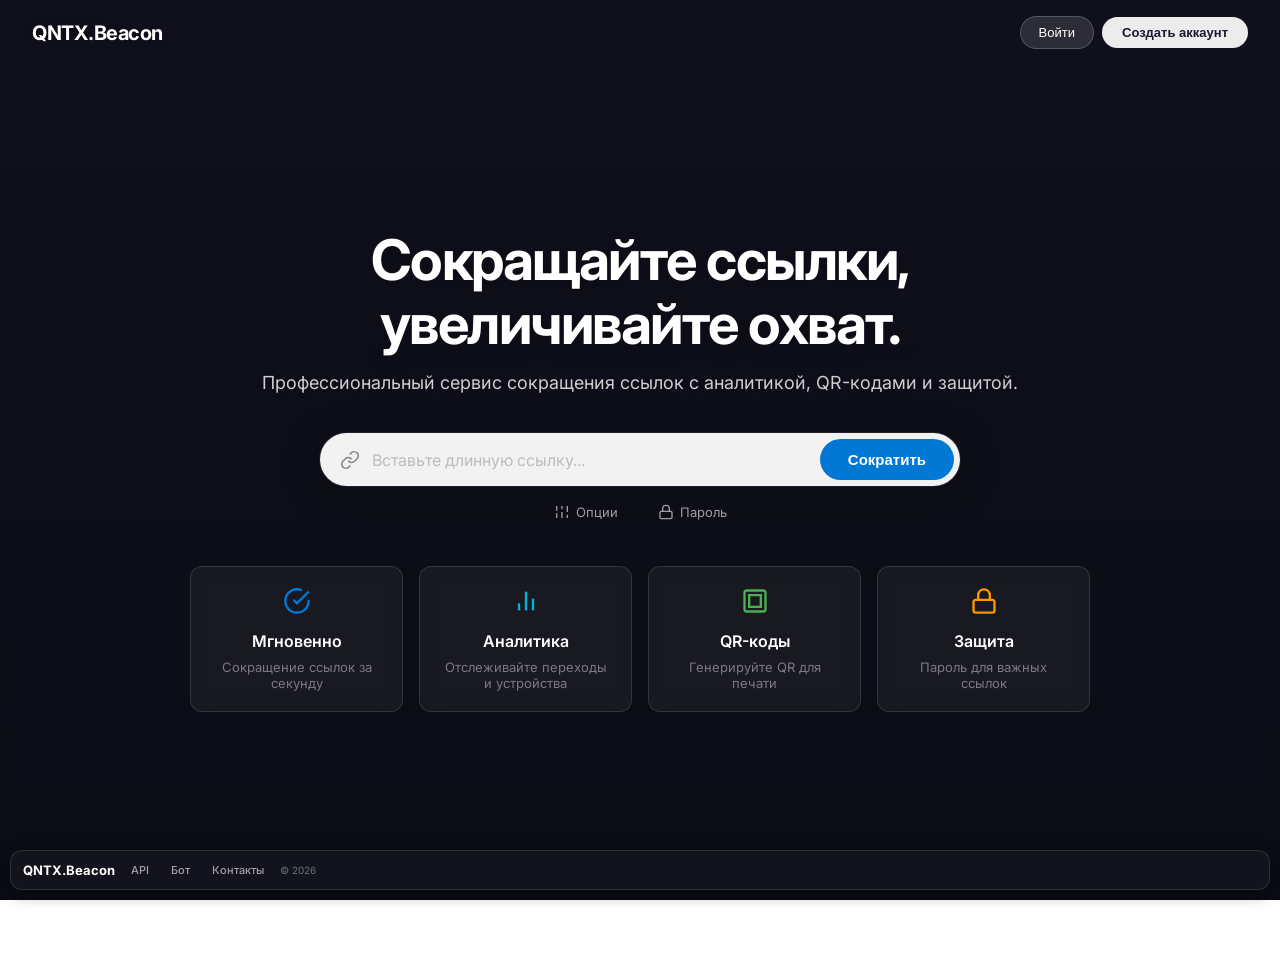
==== commit a65e3555: "Beacon v1.2 - Updated version with fixes - Fixed router paths for /v1/ API - Fixed admin.py indentat" ====
--- a/static/index.html
+++ b/static/index.html
@@ -387,7 +387,7 @@
                     <label>Введите промокод</label>
                     <div style="display:flex;gap:8px;">
                         <input type="text" id="promocode-input" placeholder="PROMOCODE" class="input-small" style="flex:1;">
-                        <button class="btn-primary" id="btn-redeem-promo" style="width:auto;">Активировать</button>
+                        <button class="btn-primary" id="btn-redeem-promo" style="width:auto;" onclick="redeemPromocode('account')">Активировать</button>
                     </div>
                     <div id="promocode-result" style="margin-top:8px;display:none;"></div>
                 </div>
@@ -434,10 +434,10 @@
                 <h3>Активировать промокод</h3>
                 <p class="dash-desc">Введите промокод для активации тарифа</p>
                 <div style="display:flex;gap:8px;margin-top:12px;">
-                    <input type="text" id="promocode-input" placeholder="PROMOCODE" class="input-small" style="flex:1;max-width:300px;">
-                    <button class="btn-primary" id="btn-redeem-promo-tab">Активировать</button>
-                </div>
-                <div id="promocode-result" style="margin-top:12px;display:none;"></div>
+                    <input type="text" id="promocode-input-plans" placeholder="PROMOCODE" class="input-small" style="flex:1;max-width:300px;">
+                    <button class="btn-primary" id="btn-redeem-promo-tab" onclick="redeemPromocode('plans')">Активировать</button>
+                </div>
+                <div id="promocode-result-plans" style="margin-top:12px;display:none;"></div>
             </div>
             <div class="referral-section">
                 <h3>Партнёрская программа</h3>
